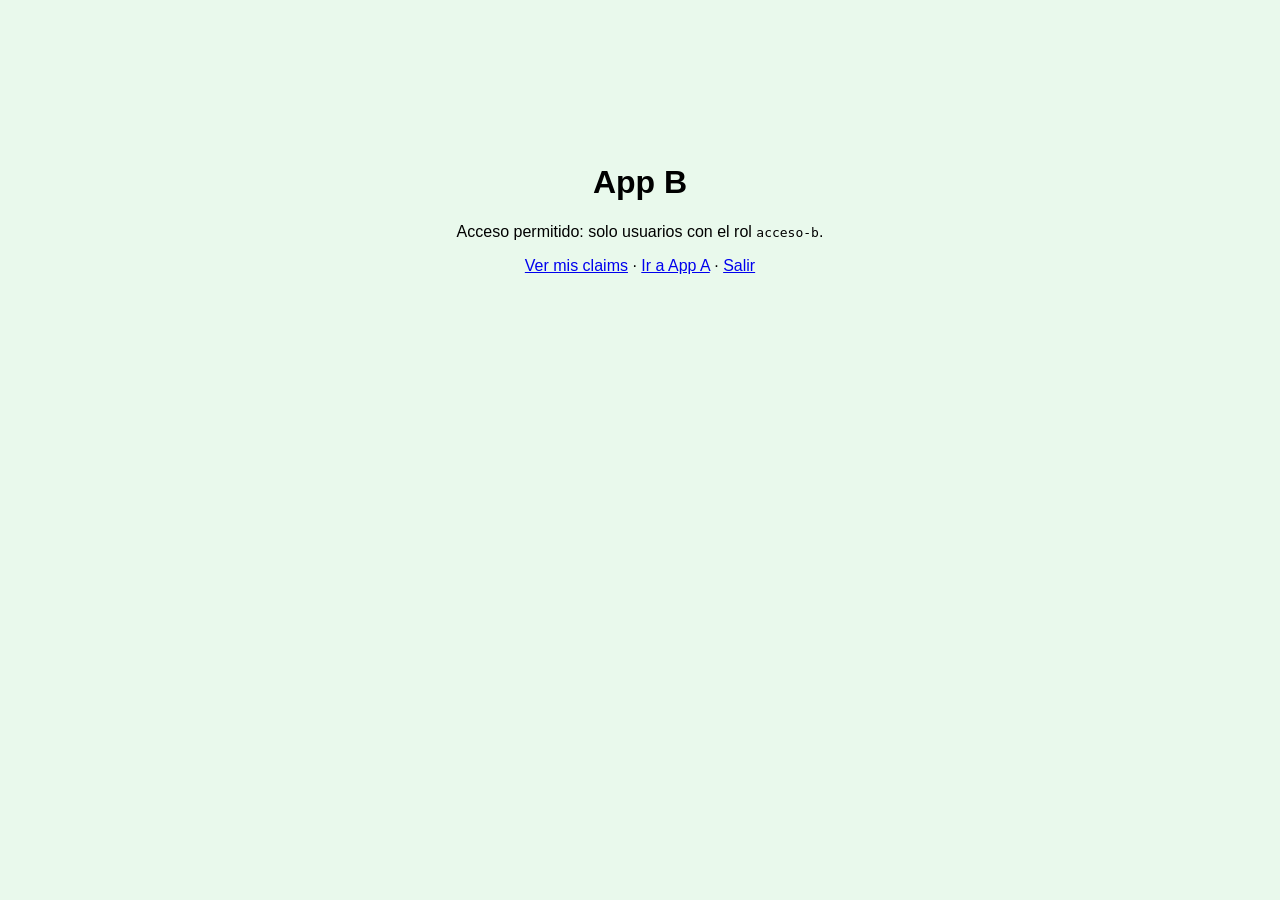
==== apps/b/index.html @ f56c9187 "feat: demo de SSO con Keycloak y oauth2-proxy" ====
<!doctype html>
<meta charset="utf-8">
<title>App B</title>
<body style="font-family:sans-serif;background:#e9f9ec;text-align:center;padding-top:15vh">
  <h1>App B</h1>
  <p>Acceso permitido: solo usuarios con el rol <code>acceso-b</code>.</p>
  <p><a href="/oauth2/userinfo">Ver mis claims</a> · <a href="http://192.168.56.10:4180/">Ir a App A</a> · <a href="/oauth2/sign_out">Salir</a></p>
</body>
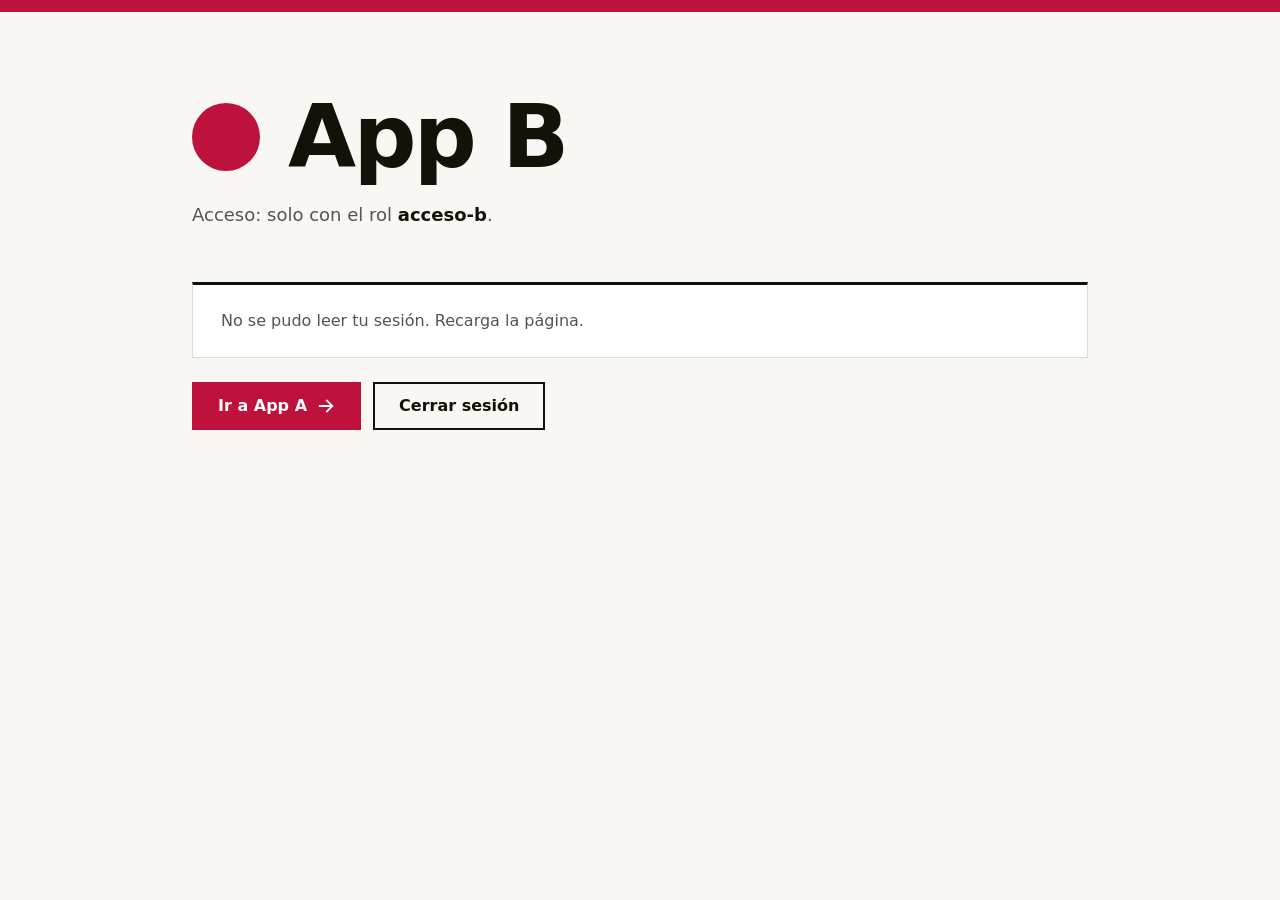
==== commit 9df509eb: "feat: páginas de demo rediseñadas, textos en español y guía del profesor" ====
--- a/apps/b/index.html
+++ b/apps/b/index.html
@@ -1,8 +1,183 @@
 <!doctype html>
+<html lang="es">
+<head>
 <meta charset="utf-8">
-<title>App B</title>
-<body style="font-family:sans-serif;background:#e9f9ec;text-align:center;padding-top:15vh">
-  <h1>App B</h1>
-  <p>Acceso permitido: solo usuarios con el rol <code>acceso-b</code>.</p>
-  <p><a href="/oauth2/userinfo">Ver mis claims</a> · <a href="http://192.168.56.10:4180/">Ir a App A</a> · <a href="/oauth2/sign_out">Salir</a></p>
+<meta name="viewport" content="width=device-width, initial-scale=1">
+<title>App B · SSO</title>
+<style>
+  /* Tokens: tema claro "Swiss Bauhaus Chalk" de Lumina. Sin fuentes ni recursos externos. */
+  :root {
+    --bg: #f8f7f4;
+    --panel: #ffffff;
+    --ink: #131209;
+    --muted: #57534e;
+    --line: rgba(19, 18, 9, 0.14);
+    --accent: #1d4ed8;
+    --on-accent: #ffffff;
+    --font: system-ui, -apple-system, "Segoe UI", Roboto, "Helvetica Neue", Arial, sans-serif;
+    --mono: ui-monospace, "SF Mono", Menlo, Consolas, monospace;
+    --ease: cubic-bezier(0.16, 1, 0.3, 1);
+  }
+  body[data-app="b"] { --accent: #be123c; }
+
+  * { box-sizing: border-box; }
+  html { -webkit-text-size-adjust: 100%; }
+  body {
+    margin: 0;
+    min-height: 100dvh;
+    background: var(--bg);
+    color: var(--ink);
+    font-family: var(--font);
+    font-size: 1rem;
+    line-height: 1.5;
+    border-top: 12px solid var(--accent);
+  }
+  ::selection { background: var(--accent); color: var(--on-accent); }
+
+  main {
+    width: min(100% - 2rem, 56rem);
+    margin-inline: auto;
+    padding-block: clamp(2.5rem, 9vh, 6rem);
+  }
+
+  header { display: flex; align-items: center; gap: clamp(1rem, 3vw, 1.75rem); }
+  .mark {
+    flex: none;
+    width: clamp(2.75rem, 7vw, 4.25rem);
+    aspect-ratio: 1;
+    background: var(--accent);
+  }
+  body[data-app="b"] .mark { border-radius: 50%; }
+  h1 {
+    margin: 0;
+    font-size: clamp(3rem, 10vw, 5.5rem);
+    font-weight: 800;
+    letter-spacing: -0.03em;
+    line-height: 1;
+    text-wrap: balance;
+  }
+  .rule { margin: 1.25rem 0 0; font-size: 1.125rem; color: var(--muted); max-width: 40ch; }
+  .rule strong { color: var(--ink); font-weight: 600; }
+
+  .panel {
+    margin-top: clamp(2rem, 6vh, 3.5rem);
+    background: var(--panel);
+    border: 1px solid var(--line);
+    border-top: 3px solid var(--ink);
+    padding-left: clamp(1rem, 3vw, 1.75rem); padding-right: clamp(1rem, 3vw, 1.75rem);
+    animation: enter 0.5s var(--ease) both;
+  }
+  dl { margin: 0; }
+  .row {
+    display: grid;
+    grid-template-columns: 8rem 1fr;
+    gap: 0.5rem 1.5rem;
+    align-items: baseline;
+    padding-top: 1.25rem; padding-bottom: 1.25rem;
+    border-bottom: 1px solid var(--line);
+  }
+  .row:last-child { border-bottom: 0; }
+  dt { font-size: 0.875rem; color: var(--muted); }
+  dd { margin: 0; font-size: clamp(1.25rem, 3vw, 1.625rem); font-weight: 600; overflow-wrap: anywhere; }
+  dd.small { font-size: 1.125rem; font-weight: 500; }
+  .none { color: var(--muted); font-weight: 400; }
+
+  .roles { display: flex; flex-wrap: wrap; gap: 0.5rem; padding: 0; margin: 0; list-style: none; }
+  .role {
+    font-family: var(--mono);
+    font-size: 1rem;
+    font-weight: 500;
+    padding: 0.25rem 0.75rem;
+    border: 1.5px solid var(--ink);
+  }
+  .role.key { background: var(--accent); border-color: var(--accent); color: var(--on-accent); }
+
+  .actions { display: flex; flex-wrap: wrap; gap: 0.75rem; margin-top: 1.5rem; }
+  .btn {
+    display: inline-flex; align-items: center; gap: 0.625rem;
+    min-height: 3rem; padding: 0 1.5rem;
+    font: inherit; font-weight: 600; text-decoration: none;
+    border: 2px solid var(--accent);
+    transition: background-color 0.15s, color 0.15s;
+  }
+  .btn.primary { background: var(--accent); color: var(--on-accent); }
+  .btn.primary:hover { background: var(--ink); border-color: var(--ink); }
+  .btn.ghost { background: transparent; color: var(--ink); border-color: var(--ink); }
+  .btn.ghost:hover { background: var(--ink); color: var(--bg); }
+  .btn svg { width: 1.125rem; height: 1.125rem; }
+  .btn:focus-visible { outline: 3px solid var(--ink); outline-offset: 3px; }
+
+  .state { margin: 0; padding-top: 1.5rem; padding-bottom: 1.5rem; color: var(--muted); }
+
+  @keyframes enter { from { opacity: 0; transform: translateY(0.5rem); } }
+  @media (prefers-reduced-motion: reduce) { .panel { animation: none; } .btn { transition: none; } }
+  @media (max-width: 30rem) { .row { grid-template-columns: 1fr; } .btn { flex: 1 1 100%; justify-content: center; } }
+</style>
+</head>
+<body data-app="b" data-other-name="App A" data-other-port="4180" data-realm="untdf">
+<main>
+  <header>
+    <span class="mark" aria-hidden="true"></span>
+    <h1>App B</h1>
+  </header>
+  <p class="rule">Acceso: solo con el rol <strong>acceso-b</strong>.</p>
+
+  <section class="panel" aria-live="polite" aria-label="Tu sesión">
+    <p class="state" id="state">Leyendo tu sesión…</p>
+    <dl id="session" hidden>
+      <div class="row"><dt>Usuario</dt><dd id="user"></dd></div>
+      <div class="row"><dt>Correo</dt><dd id="email" class="small"></dd></div>
+      <div class="row"><dt>Roles</dt><dd><ul class="roles" id="roles"></ul></dd></div>
+    </dl>
+  </section>
+
+  <nav class="actions" aria-label="Acciones">
+    <a class="btn primary" id="other" href="#">
+      <span id="other-label">Ir a otra app</span>
+      <svg viewBox="0 0 20 20" fill="none" stroke="currentColor" stroke-width="2" stroke-linecap="square" aria-hidden="true"><path d="M3 10h13M11 4l6 6-6 6"/></svg>
+    </a>
+    <a class="btn ghost" id="logout" href="#">Cerrar sesión</a>
+  </nav>
+</main>
+
+<noscript><p class="state">Esta página necesita JavaScript para mostrar tu sesión.</p></noscript>
+<script>
+  const d = document.body.dataset;
+  const $ = (id) => document.getElementById(id);
+  const origin = location.protocol + "//" + location.hostname;
+
+  $("other").href = origin + ":" + d.otherPort + "/";
+  $("other-label").textContent = "Ir a " + d.otherName;
+  // Cierra la sesión del proxy y luego la de Keycloak (si no, el SSO vuelve a entrar solo).
+  $("logout").href = "/oauth2/sign_out?rd=" + encodeURIComponent(
+    origin + ":8080/realms/" + d.realm + "/protocol/openid-connect/logout");
+
+  // userinfo lista los roles de realm como "role:<nombre>"; se muestran solo los de negocio.
+  const ruido = new Set(["offline_access", "uma_authorization"]);
+  const esNegocio = (r) => !r.includes(":") && !ruido.has(r) && !r.startsWith("default-roles-");
+
+  fetch("/oauth2/userinfo", { headers: { Accept: "application/json" } })
+    .then((r) => { if (!r.ok) throw new Error(r.status); return r.json(); })
+    .then((u) => {
+      $("user").textContent = u.preferredUsername || u.user;
+      $("email").textContent = u.email || "—";
+      const roles = (u.groups || []).filter((g) => g.startsWith("role:")).map((g) => g.slice(5)).filter(esNegocio);
+      if (!roles.length) {
+        const li = document.createElement("li");
+        li.className = "none";
+        li.textContent = "Sin roles de acceso";
+        $("roles").append(li);
+      }
+      roles.forEach((r) => {
+        const li = document.createElement("li");
+        li.className = "role" + (r === "acceso-b" ? " key" : "");
+        li.textContent = r;
+        $("roles").append(li);
+      });
+      $("state").hidden = true;
+      $("session").hidden = false;
+    })
+    .catch(() => { $("state").textContent = "No se pudo leer tu sesión. Recarga la página."; });
+</script>
 </body>
+</html>
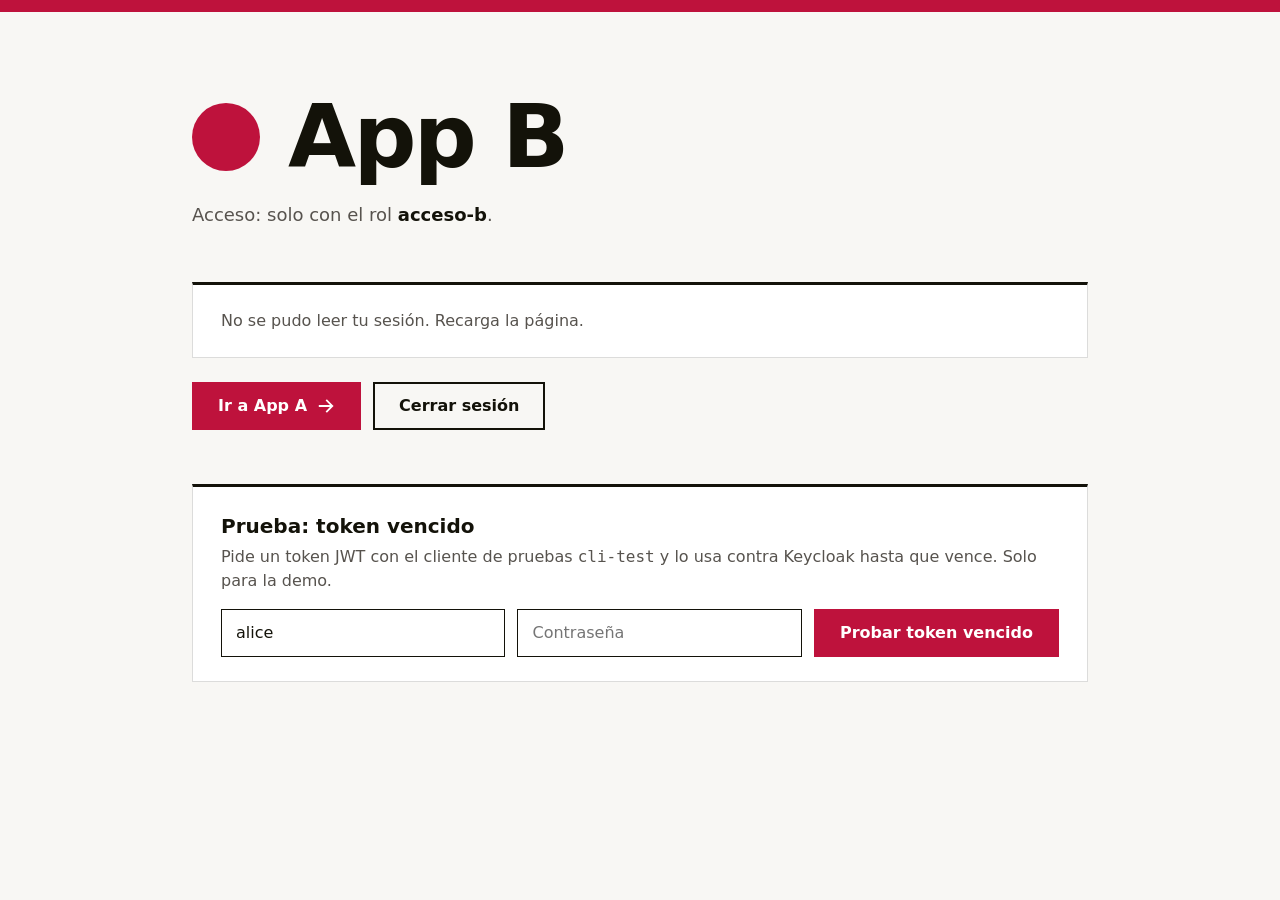
==== commit 20c84a21: "feat: :sparkles: logout global, tema de login y panel de token vencido - fix(proxy): COOKIE_REFRESH " ====
--- a/apps/b/index.html
+++ b/apps/b/index.html
@@ -109,6 +109,18 @@
 
   .state { margin: 0; padding-top: 1.5rem; padding-bottom: 1.5rem; color: var(--muted); }
 
+  .demo { padding-block: 1.5rem; }
+  .demo h2 { margin: 0 0 0.25rem; font-size: 1.25rem; font-weight: 700; }
+  .demo .state { padding: 0; }
+  .demo form { display: flex; flex-wrap: wrap; gap: 0.75rem; margin-top: 1rem; }
+  .demo input { flex: 1 1 10rem; min-height: 3rem; padding: 0 0.875rem; font: inherit; border: 1.5px solid var(--ink); background: #fff; color: var(--ink); border-radius: 0; }
+  .demo input:focus-visible { outline: 3px solid var(--ink); outline-offset: 2px; }
+  .demo button.btn { cursor: pointer; }
+  .demo button.btn:disabled { opacity: 0.5; cursor: default; }
+  #tk-out { margin-top: 1rem; font-family: var(--mono); color: var(--ink); }
+  #tk-out.ok { border-left: 6px solid #15803d; padding-left: 0.75rem; }
+  #tk-out.dead { border-left: 6px solid #be123c; padding-left: 0.75rem; }
+
   @keyframes enter { from { opacity: 0; transform: translateY(0.5rem); } }
   @media (prefers-reduced-motion: reduce) { .panel { animation: none; } .btn { transition: none; } }
   @media (max-width: 30rem) { .row { grid-template-columns: 1fr; } .btn { flex: 1 1 100%; justify-content: center; } }
@@ -138,6 +150,17 @@
     </a>
     <a class="btn ghost" id="logout" href="#">Cerrar sesión</a>
   </nav>
+
+  <section class="panel demo" aria-label="Prueba de token vencido">
+    <h2>Prueba: token vencido</h2>
+    <p class="state">Pide un token JWT con el cliente de pruebas <code>cli-test</code> y lo usa contra Keycloak hasta que vence. Solo para la demo.</p>
+    <form id="tk-form">
+      <input id="tk-user" value="alice" aria-label="Usuario" autocomplete="username" required>
+      <input id="tk-pass" type="password" placeholder="Contraseña" aria-label="Contraseña" autocomplete="current-password" required>
+      <button class="btn primary" id="tk-btn" type="submit">Probar token vencido</button>
+    </form>
+    <p class="state" id="tk-out" aria-live="polite" hidden></p>
+  </section>
 </main>
 
 <noscript><p class="state">Esta página necesita JavaScript para mostrar tu sesión.</p></noscript>
@@ -149,8 +172,47 @@
   $("other").href = origin + ":" + d.otherPort + "/";
   $("other-label").textContent = "Ir a " + d.otherName;
   // Cierra la sesión del proxy y luego la de Keycloak (si no, el SSO vuelve a entrar solo).
+  // Keycloak vuelve a esta app al terminar (post_logout_redirect_uri) y pide login de nuevo.
   $("logout").href = "/oauth2/sign_out?rd=" + encodeURIComponent(
-    origin + ":8080/realms/" + d.realm + "/protocol/openid-connect/logout");
+    origin + ":8080/realms/" + d.realm + "/protocol/openid-connect/logout" +
+    "?client_id=app-" + d.app + "&post_logout_redirect_uri=" + encodeURIComponent(location.origin + "/"));
+
+  // Si la sesión murió (logout en la otra app), recarga sola: el proxy redirige al login.
+  setInterval(() => {
+    fetch("/oauth2/auth", { cache: "no-store" }).then((r) => { if (r.status === 401) location.reload(); });
+  }, 2000);
+
+  // Demo de token vencido: token propio (cli-test, flujo password) que se usa cada segundo hasta el 401.
+  const oidc = origin + ":8080/realms/" + d.realm + "/protocol/openid-connect";
+  let tkTimer;
+  $("tk-form").addEventListener("submit", async (e) => {
+    e.preventDefault();
+    clearInterval(tkTimer);
+    const out = $("tk-out"), btn = $("tk-btn");
+    const show = (txt, cls) => { out.hidden = false; out.textContent = txt; out.className = "state " + (cls || ""); };
+    btn.disabled = true;
+    show("Pidiendo token…");
+    try {
+      const r = await fetch(oidc + "/token", { method: "POST", body: new URLSearchParams({
+        grant_type: "password", client_id: "cli-test", scope: "openid",
+        username: $("tk-user").value, password: $("tk-pass").value }) });
+      if (!r.ok) throw new Error("usuario o contraseña incorrectos");
+      const { access_token: tk } = await r.json();
+      const { exp } = JSON.parse(atob(tk.split(".")[1].replace(/-/g, "+").replace(/_/g, "/")));
+      const probar = async () => {
+        const left = Math.max(0, Math.round(exp - Date.now() / 1000));
+        const u = await fetch(oidc + "/userinfo", { headers: { Authorization: "Bearer " + tk } });
+        if (u.ok) { show("Token vigente · HTTP 200 · vence en " + left + " s", "ok"); return; }
+        show("Token vencido · HTTP " + u.status + " · Keycloak ya no lo acepta", "dead");
+        clearInterval(tkTimer); btn.disabled = false;
+      };
+      await probar();
+      tkTimer = setInterval(probar, 1000);
+    } catch (err) {
+      show("No se pudo probar: " + err.message, "dead");
+      btn.disabled = false;
+    }
+  });
 
   // userinfo lista los roles de realm como "role:<nombre>"; se muestran solo los de negocio.
   const ruido = new Set(["offline_access", "uma_authorization"]);
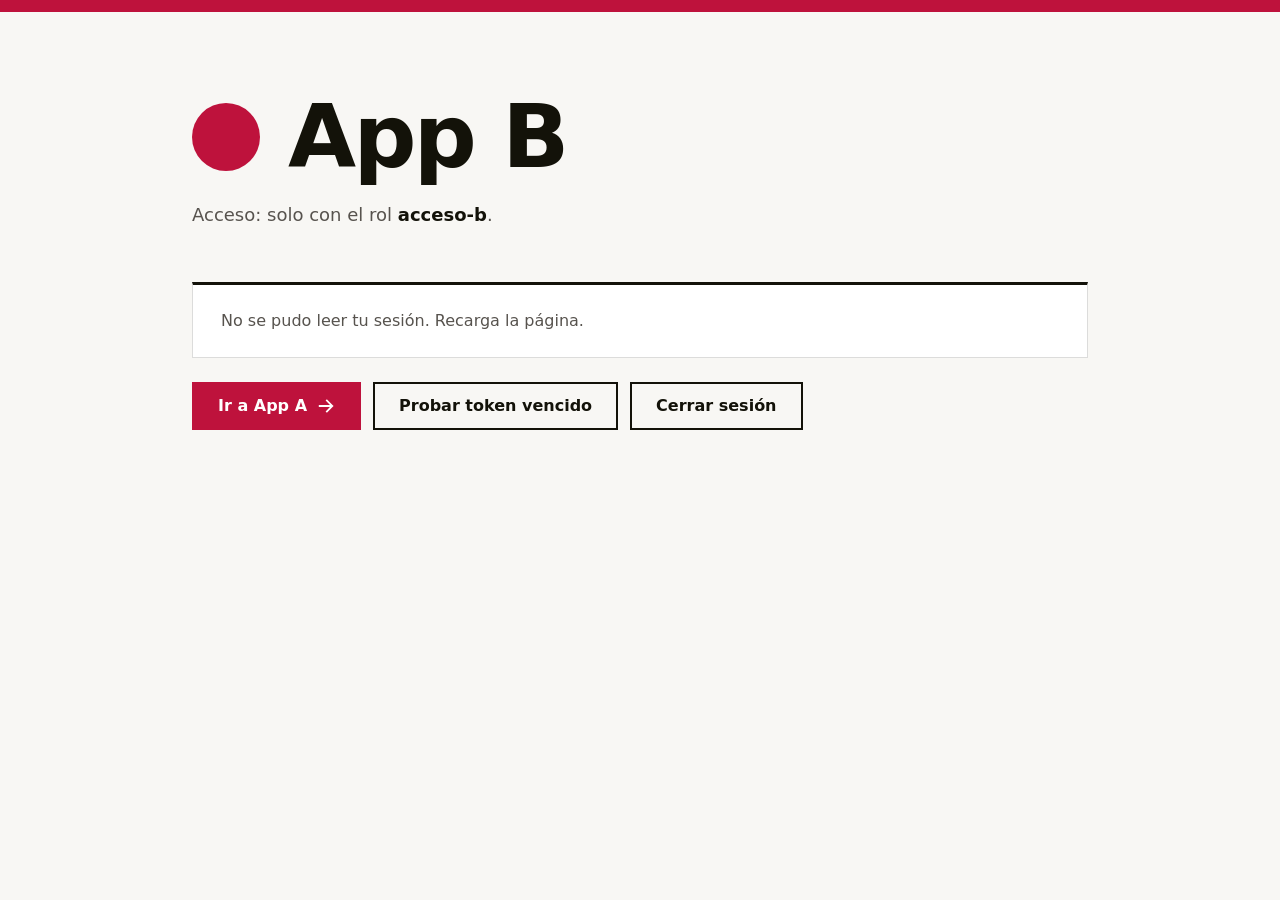
==== commit 3d011aa4: "feat: :sparkles: token vencido real, logout entre apps y prueba E2E - apps/corto + proxy-corto (:418" ====
--- a/apps/b/index.html
+++ b/apps/b/index.html
@@ -109,17 +109,13 @@
 
   .state { margin: 0; padding-top: 1.5rem; padding-bottom: 1.5rem; color: var(--muted); }
 
-  .demo { padding-block: 1.5rem; }
-  .demo h2 { margin: 0 0 0.25rem; font-size: 1.25rem; font-weight: 700; }
-  .demo .state { padding: 0; }
-  .demo form { display: flex; flex-wrap: wrap; gap: 0.75rem; margin-top: 1rem; }
-  .demo input { flex: 1 1 10rem; min-height: 3rem; padding: 0 0.875rem; font: inherit; border: 1.5px solid var(--ink); background: #fff; color: var(--ink); border-radius: 0; }
-  .demo input:focus-visible { outline: 3px solid var(--ink); outline-offset: 2px; }
-  .demo button.btn { cursor: pointer; }
-  .demo button.btn:disabled { opacity: 0.5; cursor: default; }
-  #tk-out { margin-top: 1rem; font-family: var(--mono); color: var(--ink); }
-  #tk-out.ok { border-left: 6px solid #15803d; padding-left: 0.75rem; }
-  #tk-out.dead { border-left: 6px solid #be123c; padding-left: 0.75rem; }
+  .overlay { position: fixed; inset: 0; z-index: 10; display: grid; place-items: center; padding: 1rem; background: rgba(19, 18, 9, 0.6); }
+  .overlay[hidden] { display: none; }
+  .overlay .panel { margin: 0; max-width: 34rem; padding: 1.5rem clamp(1rem, 3vw, 1.75rem); border-top-color: var(--accent); border-top-width: 6px; }
+  .overlay h2 { margin: 0 0 0.5rem; font-size: 1.75rem; font-weight: 800; letter-spacing: -0.02em; }
+  .overlay p { margin: 0; color: var(--muted); }
+  button.btn { font: inherit; cursor: pointer; background: transparent; }
+  button.btn.primary { background: var(--accent); }
 
   @keyframes enter { from { opacity: 0; transform: translateY(0.5rem); } }
   @media (prefers-reduced-motion: reduce) { .panel { animation: none; } .btn { transition: none; } }
@@ -148,20 +144,21 @@
       <span id="other-label">Ir a otra app</span>
       <svg viewBox="0 0 20 20" fill="none" stroke="currentColor" stroke-width="2" stroke-linecap="square" aria-hidden="true"><path d="M3 10h13M11 4l6 6-6 6"/></svg>
     </a>
+    <a class="btn ghost" id="corto" href="#">Probar token vencido</a>
     <a class="btn ghost" id="logout" href="#">Cerrar sesión</a>
   </nav>
 
-  <section class="panel demo" aria-label="Prueba de token vencido">
-    <h2>Prueba: token vencido</h2>
-    <p class="state">Pide un token JWT con el cliente de pruebas <code>cli-test</code> y lo usa contra Keycloak hasta que vence. Solo para la demo.</p>
-    <form id="tk-form">
-      <input id="tk-user" value="alice" aria-label="Usuario" autocomplete="username" required>
-      <input id="tk-pass" type="password" placeholder="Contraseña" aria-label="Contraseña" autocomplete="current-password" required>
-      <button class="btn primary" id="tk-btn" type="submit">Probar token vencido</button>
-    </form>
-    <p class="state" id="tk-out" aria-live="polite" hidden></p>
-  </section>
 </main>
+<div class="overlay" id="cerrada" role="alertdialog" aria-modal="true" aria-labelledby="cerrada-t" hidden>
+  <div class="panel">
+    <h2 id="cerrada-t">Sesión cerrada</h2>
+    <p>Cerraste sesión en la otra app, así que esta sesión también se cerró. Para seguir hay que volver a entrar.</p>
+    <div class="actions">
+      <button class="btn primary" id="reentrar" type="button">Volver a entrar</button>
+    </div>
+  </div>
+</div>
+
 
 <noscript><p class="state">Esta página necesita JavaScript para mostrar tu sesión.</p></noscript>
 <script>
@@ -170,6 +167,7 @@
   const origin = location.protocol + "//" + location.hostname;
 
   $("other").href = origin + ":" + d.otherPort + "/";
+  $("corto").href = origin + ":4182/";
   $("other-label").textContent = "Ir a " + d.otherName;
   // Cierra la sesión del proxy y luego la de Keycloak (si no, el SSO vuelve a entrar solo).
   // Keycloak vuelve a esta app al terminar (post_logout_redirect_uri) y pide login de nuevo.
@@ -177,41 +175,18 @@
     origin + ":8080/realms/" + d.realm + "/protocol/openid-connect/logout" +
     "?client_id=app-" + d.app + "&post_logout_redirect_uri=" + encodeURIComponent(location.origin + "/"));
 
-  // Si la sesión murió (logout en la otra app), recarga sola: el proxy redirige al login.
-  setInterval(() => {
-    fetch("/oauth2/auth", { cache: "no-store" }).then((r) => { if (r.status === 401) location.reload(); });
-  }, 2000);
-
-  // Demo de token vencido: token propio (cli-test, flujo password) que se usa cada segundo hasta el 401.
-  const oidc = origin + ":8080/realms/" + d.realm + "/protocol/openid-connect";
-  let tkTimer;
-  $("tk-form").addEventListener("submit", async (e) => {
+  // Logout global: antes de ir a Keycloak, cierra tambien la sesion del proxy de la otra app.
+  // Su cookie es de este mismo host (otro puerto), asi que el navegador la envia. rd=/oauth2/auth hace que el
+  // sign_out termine en un 401 y no en el login de Keycloak (que, con el SSO vivo, volveria a loguear a la otra app).
+  // No sirve redirect:"manual" con no-cors: Chromium lo rechaza (Failed to fetch) y la cookie no se borra.
+  $("logout").addEventListener("click", async (e) => {
     e.preventDefault();
-    clearInterval(tkTimer);
-    const out = $("tk-out"), btn = $("tk-btn");
-    const show = (txt, cls) => { out.hidden = false; out.textContent = txt; out.className = "state " + (cls || ""); };
-    btn.disabled = true;
-    show("Pidiendo token…");
-    try {
-      const r = await fetch(oidc + "/token", { method: "POST", body: new URLSearchParams({
-        grant_type: "password", client_id: "cli-test", scope: "openid",
-        username: $("tk-user").value, password: $("tk-pass").value }) });
-      if (!r.ok) throw new Error("usuario o contraseña incorrectos");
-      const { access_token: tk } = await r.json();
-      const { exp } = JSON.parse(atob(tk.split(".")[1].replace(/-/g, "+").replace(/_/g, "/")));
-      const probar = async () => {
-        const left = Math.max(0, Math.round(exp - Date.now() / 1000));
-        const u = await fetch(oidc + "/userinfo", { headers: { Authorization: "Bearer " + tk } });
-        if (u.ok) { show("Token vigente · HTTP 200 · vence en " + left + " s", "ok"); return; }
-        show("Token vencido · HTTP " + u.status + " · Keycloak ya no lo acepta", "dead");
-        clearInterval(tkTimer); btn.disabled = false;
-      };
-      await probar();
-      tkTimer = setInterval(probar, 1000);
-    } catch (err) {
-      show("No se pudo probar: " + err.message, "dead");
-      btn.disabled = false;
-    }
+    const destino = $("logout").href;
+    await Promise.race([
+      fetch(origin + ":" + d.otherPort + "/oauth2/sign_out?rd=%2Foauth2%2Fauth", { mode: "no-cors", credentials: "include" }).catch(() => {}),
+      new Promise((r) => setTimeout(r, 1000)),
+    ]);
+    location.href = destino;
   });
 
   // userinfo lista los roles de realm como "role:<nombre>"; se muestran solo los de negocio.
@@ -240,6 +215,18 @@
       $("session").hidden = false;
     })
     .catch(() => { $("state").textContent = "No se pudo leer tu sesión. Recarga la página."; });
+
+  // Si la sesión murió (logout en la otra app), muestra aviso. No recarga sola: Keycloak todavía puede tener
+  // el SSO vivo (falta confirmar su logout) y la página se volvería a loguear en silencio.
+  const vigilar = setInterval(() => {
+    fetch("/oauth2/auth", { cache: "no-store" }).then((r) => {
+      if (r.status !== 401) return;
+      clearInterval(vigilar);
+      $("cerrada").hidden = false;
+      $("reentrar").focus();
+    });
+  }, 1000);
+  $("reentrar").addEventListener("click", () => location.reload());
 </script>
 </body>
 </html>
